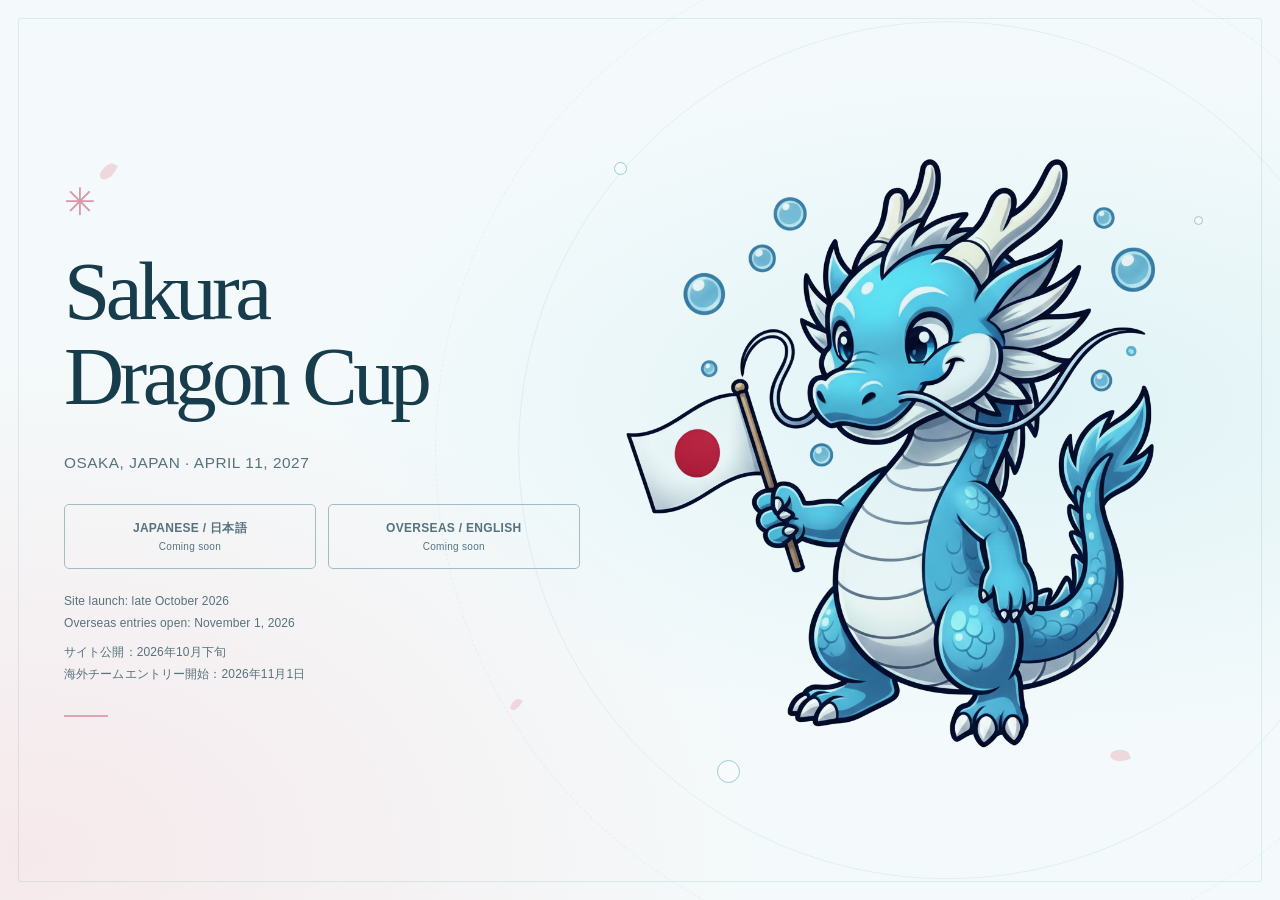
==== index.html @ 0f938326 "公開前のComing soon表示とエントリー開始予定を反映" ====
<!DOCTYPE html>
<html lang="en">
  <head>
    <meta charset="UTF-8">
    <meta name="viewport" content="width=device-width, initial-scale=1.0">
    <meta name="theme-color" content="#f4fafb">
    <meta name="description" content="Sakura Dragon Cup 2027 — Osaka, Japan. Choose your site.">
    <title>Sakura Dragon Cup 2027 | Site Home</title>
    <link rel="canonical" href="https://sakuradragoncup.jp/">
    <link rel="preload" href="assets/dragon.png" as="image">
    <link rel="stylesheet" href="style.css">
  </head>
  <body>
    <main class="teaser">
      <div class="scenery" aria-hidden="true">
        <span class="orbit orbit-one"></span>
        <span class="orbit orbit-two"></span>
        <span class="bubble bubble-one"></span>
        <span class="bubble bubble-two"></span>
        <span class="bubble bubble-three"></span>
        <span class="petal petal-one"></span>
        <span class="petal petal-two"></span>
        <span class="petal petal-three"></span>
      </div>
      <div class="composition">
        <div class="copy">
          <span class="blossom" aria-hidden="true">✳</span>
          <h1>Sakura<br>Dragon Cup</h1>
          <p>OSAKA, JAPAN · APRIL 11, 2027</p>
          <div class="site-choices" aria-label="Sites coming soon">
            <button class="site-choice pending" type="button" disabled><span>JAPANESE / <span lang="ja">日本語</span></span><small>Coming soon</small></button>
            <button class="site-choice pending" type="button" disabled><span>OVERSEAS / ENGLISH</span><small>Coming soon</small></button>
          </div>
          <div class="launch-schedule">
            <p>Site launch: late October 2026<br>Overseas entries open: November 1, 2026</p>
            <p lang="ja">サイト公開：2026年10月下旬<br>海外チームエントリー開始：2026年11月1日</p>
          </div>
          <span class="accent" aria-hidden="true"></span>
        </div>
        <div class="dragon-entrance">
          <img class="dragon" src="assets/dragon.png" width="1024" height="1024" alt="A friendly light-blue dragon holding a Japanese flag" fetchpriority="high">
        </div>
      </div>
    </main>
  </body>
</html>
---- style.css ----
:root {
  color-scheme: light;
  font-family: "Segoe UI", "Helvetica Neue", Arial, sans-serif;
  color: #173c4b;
  background: #f4fafb;
  -webkit-font-smoothing: antialiased;
}

* { box-sizing: border-box; }
body { margin: 0; }

.site-choices { display: flex; gap: 12px; margin-top: 28px; flex-wrap: wrap; }
.site-choice { display: flex; align-items: center; justify-content: center; gap: 10px; min-height: 58px; padding: 14px 18px; border: 1px solid #173c4b; border-radius: 5px; background: #173c4b; color: white; font: 600 12px/1.5 "Segoe UI", sans-serif; text-decoration: none; letter-spacing: .025em; }
.site-choice:hover { background: #285666; }
.site-choice:focus-visible { outline: 3px solid #b34d70; outline-offset: 4px; }
.site-choice.pending { flex: 1; flex-direction: column; gap: 2px; background: transparent; border-color: #a5bbc2; color: #56727c; opacity: 1; cursor: default; }
.site-choice small { font-size: 10px; font-weight: 400; }
.launch-schedule { margin-top: 22px; }
.launch-schedule p { margin: 8px 0 0; font-size: 12px; line-height: 1.8; letter-spacing: .01em; }
@media (max-width: 700px) { .site-choices { flex-direction: column; max-width: 360px; margin-inline: auto; } }

.teaser {
  position: relative;
  isolation: isolate;
  display: grid;
  place-items: center;
  min-height: 100vh;
  min-height: 100svh;
  overflow: hidden;
  padding: clamp(28px, 5vw, 80px);
  background:
    radial-gradient(ellipse at 80% 45%, #dff3f6 0, transparent 48%),
    radial-gradient(ellipse at 2% 95%, #f6e9eb 0, transparent 42%),
    #f4fafb;
}

.teaser::after {
  content: "";
  position: absolute;
  inset: 18px;
  border: 1px solid rgb(84 148 162 / 16%);
  border-radius: 3px;
  pointer-events: none;
  z-index: -1;
}

.composition {
  width: min(100%, 1280px);
  display: grid;
  grid-template-columns: 0.95fr 1.15fr;
  align-items: center;
  gap: 12px;
}

.copy { position: relative; z-index: 1; animation: copy-in 1.2s .15s both; }
.blossom { display: block; color: #d999aa; font-size: 38px; margin-bottom: 28px; line-height: 1; }
h1 {
  margin: 0;
  font-family: Georgia, "Times New Roman", serif;
  font-size: clamp(54px, 6.5vw, 94px);
  font-weight: 400;
  letter-spacing: -.055em;
  line-height: 1.03;
}
p { margin: 30px 0 0; font-size: clamp(13px, 1.2vw, 16px); line-height: 1.7; letter-spacing: .035em; color: #56727c; }
.accent { display: block; width: 44px; height: 2px; margin-top: 30px; background: #dca6b4; }

.dragon-entrance {
  mix-blend-mode: multiply;
  animation: dragon-in 1.6s cubic-bezier(.16, 1, .3, 1) both;
}
.dragon {
  display: block;
  width: 100%;
  max-height: 80svh;
  object-fit: contain;
  height: auto;
  animation: float 7s 1.6s ease-in-out infinite;
  transform-origin: 50% 70%;
}

.scenery { position: absolute; inset: 0; z-index: -1; pointer-events: none; }
.orbit { position: absolute; top: 50%; left: 74%; width: min(67vw, 890px); aspect-ratio: 1; border: 1px solid rgb(93 161 176 / 13%); border-radius: 50%; transform: translate(-50%, -50%); }
.orbit-two { width: min(80vw, 1070px); border-style: dashed; border-color: rgb(93 161 176 / 10%); }
.bubble { position: absolute; width: 13px; aspect-ratio: 1; border: 1px solid #9bcbd6; border-radius: 50%; background: rgb(255 255 255 / 35%); animation: drift 9s ease-in-out infinite; }
.bubble-one { top: 18%; left: 48%; }
.bubble-two { bottom: 13%; left: 56%; width: 23px; animation-delay: -3s; }
.bubble-three { top: 24%; right: 6%; width: 9px; animation-delay: -6s; }
.petal { position: absolute; width: 12px; height: 19px; background: #eac1cb; opacity: .6; border-radius: 80% 0 80% 40%; transform: rotate(30deg); animation: drift 11s ease-in-out infinite; }
.petal-one { left: 8%; top: 18%; }
.petal-two { right: 12%; bottom: 15%; transform: rotate(75deg); animation-delay: -4s; }
.petal-three { left: 40%; bottom: 21%; width: 8px; height: 13px; animation-delay: -7s; }

@keyframes dragon-in {
  from { opacity: 0; transform: translateY(38px) scale(.94) rotate(-3deg); }
  to { opacity: 1; transform: translateY(0) scale(1) rotate(0); }
}
@keyframes copy-in { from { opacity: 0; transform: translateY(16px); } to { opacity: 1; transform: translateY(0); } }
@keyframes float { 0%, 100% { transform: translateY(0) rotate(-.6deg); } 50% { transform: translateY(-12px) rotate(.6deg); } }
@keyframes drift { 0%, 100% { translate: 0 0; } 50% { translate: 4px -14px; } }

@media (max-width: 700px) {
  .teaser { padding: 38px 26px 28px; }
  .teaser::after { inset: 12px; }
  .composition { grid-template-columns: 1fr; gap: 14px; text-align: center; }
  .blossom { font-size: 26px; margin-bottom: 16px; }
  h1 { font-size: clamp(45px, 11.5vw, 76px); line-height: .99; }
  p { font-size: 12px; margin-top: 20px; letter-spacing: .015em; }
  .accent { margin: 18px auto 0; width: 30px; }
  .dragon-entrance { width: min(100%, 430px); margin-inline: auto; }
  .dragon { max-height: 51svh; }
  .orbit { top: 66%; left: 50%; width: 100vw; }
  .orbit-two { width: 125vw; }
  .bubble-one { left: 10%; top: 48%; }
  .bubble-two { left: 15%; bottom: 9%; }
  .petal-one { top: 12%; left: 12%; }
  .petal-three { left: 85%; bottom: 40%; }
}

@media (max-height: 560px) and (min-width: 701px) {
  .teaser { padding: 28px 50px; }
  h1 { font-size: 56px; }
  .blossom { font-size: 26px; margin-bottom: 16px; }
  p { margin-top: 18px; }
  .accent { margin-top: 18px; }
}

@media (prefers-reduced-motion: reduce) {
  *, *::before, *::after { animation: none !important; }
}
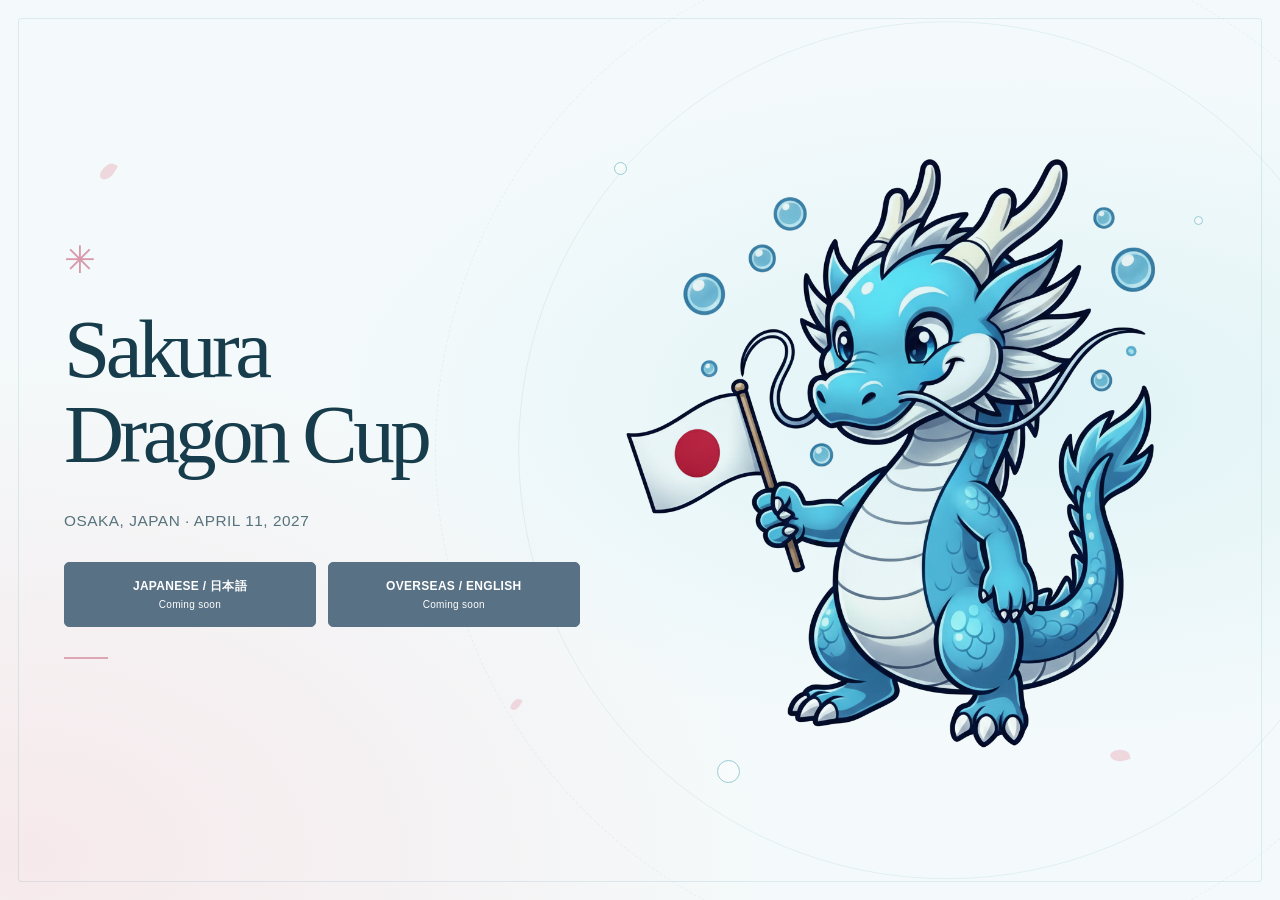
==== commit 7880ea43: "Coming soonボタンの配色を調整し公開日程表示を削除" ====
--- a/index.html
+++ b/index.html
@@ -31,10 +31,6 @@
             <button class="site-choice pending" type="button" disabled><span>JAPANESE / <span lang="ja">日本語</span></span><small>Coming soon</small></button>
             <button class="site-choice pending" type="button" disabled><span>OVERSEAS / ENGLISH</span><small>Coming soon</small></button>
           </div>
-          <div class="launch-schedule">
-            <p>Site launch: late October 2026<br>Overseas entries open: November 1, 2026</p>
-            <p lang="ja">サイト公開：2026年10月下旬<br>海外チームエントリー開始：2026年11月1日</p>
-          </div>
           <span class="accent" aria-hidden="true"></span>
         </div>
         <div class="dragon-entrance">
--- a/style.css
+++ b/style.css
@@ -13,10 +13,8 @@
 .site-choice { display: flex; align-items: center; justify-content: center; gap: 10px; min-height: 58px; padding: 14px 18px; border: 1px solid #173c4b; border-radius: 5px; background: #173c4b; color: white; font: 600 12px/1.5 "Segoe UI", sans-serif; text-decoration: none; letter-spacing: .025em; }
 .site-choice:hover { background: #285666; }
 .site-choice:focus-visible { outline: 3px solid #b34d70; outline-offset: 4px; }
-.site-choice.pending { flex: 1; flex-direction: column; gap: 2px; background: transparent; border-color: #a5bbc2; color: #56727c; opacity: 1; cursor: default; }
+.site-choice.pending { flex: 1; flex-direction: column; gap: 2px; background: #587184; border-color: #587184; color: #ffffff; opacity: 1; cursor: default; }
 .site-choice small { font-size: 10px; font-weight: 400; }
-.launch-schedule { margin-top: 22px; }
-.launch-schedule p { margin: 8px 0 0; font-size: 12px; line-height: 1.8; letter-spacing: .01em; }
 @media (max-width: 700px) { .site-choices { flex-direction: column; max-width: 360px; margin-inline: auto; } }
 
 .teaser {
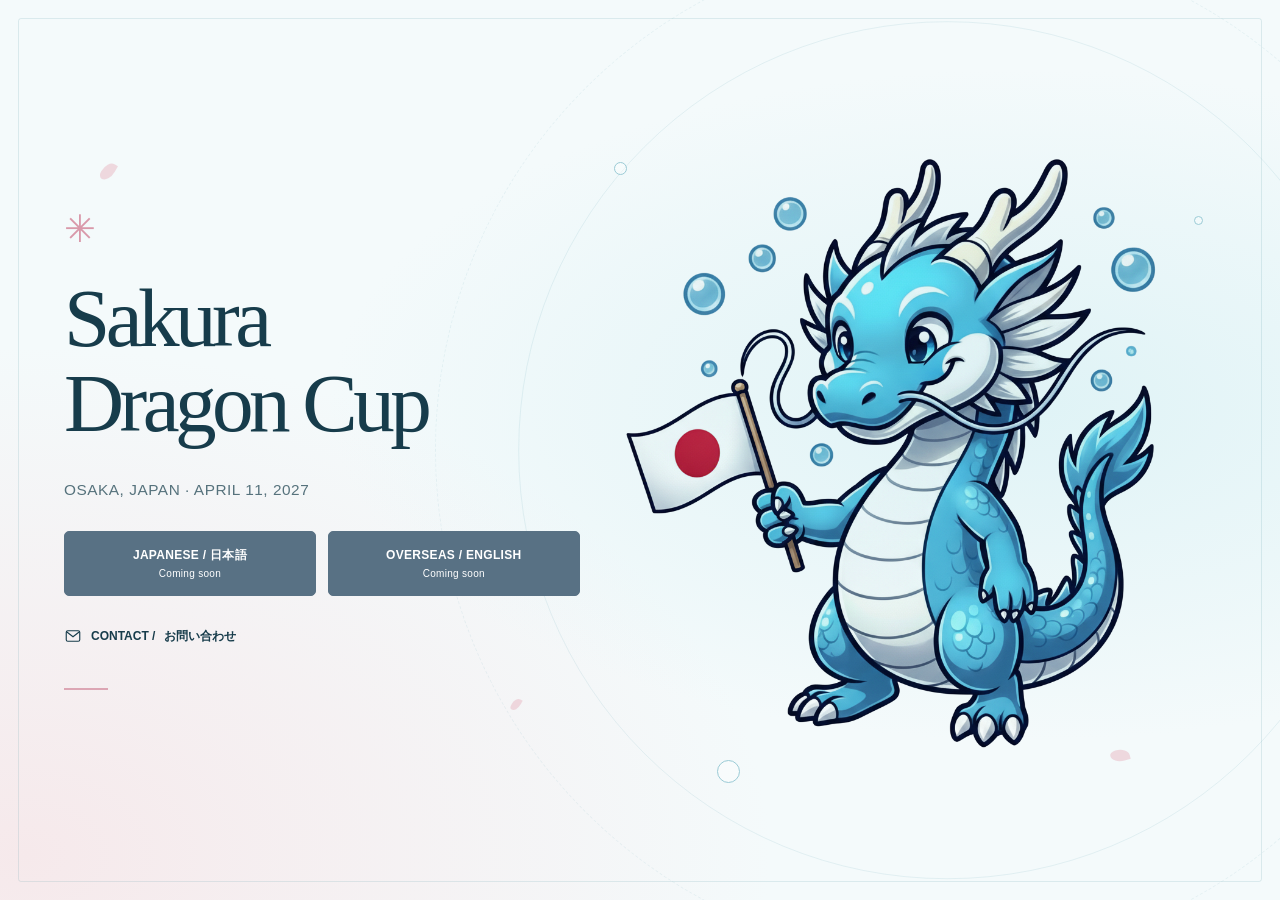
==== commit 7ca12ecf: "日英共通問い合わせフォームを有効化しエントリー停止を維持" ====
--- a/index.html
+++ b/index.html
@@ -31,6 +31,7 @@
             <button class="site-choice pending" type="button" disabled><span>JAPANESE / <span lang="ja">日本語</span></span><small>Coming soon</small></button>
             <button class="site-choice pending" type="button" disabled><span>OVERSEAS / ENGLISH</span><small>Coming soon</small></button>
           </div>
+          <a class="contact-link" href="contact/"><svg aria-hidden="true" width="18" height="18" viewBox="0 0 24 24" fill="none" stroke="currentColor" stroke-width="1.5"><rect x="3" y="5" width="18" height="14" rx="2"/><path d="m3 6 9 7 9-7"/></svg>CONTACT / <span lang="ja">お問い合わせ</span></a>
           <span class="accent" aria-hidden="true"></span>
         </div>
         <div class="dragon-entrance">
--- a/style.css
+++ b/style.css
@@ -126,3 +126,5 @@
 @media (prefers-reduced-motion: reduce) {
   *, *::before, *::after { animation: none !important; }
 }
+
+.contact-link{display:inline-flex;align-items:center;gap:9px;min-height:44px;margin-top:18px;color:#173c4b;font-size:12px;font-weight:600;text-decoration:none}.contact-link:hover{text-decoration:underline}.contact-link:focus-visible{outline:3px solid #b34d70;outline-offset:4px}
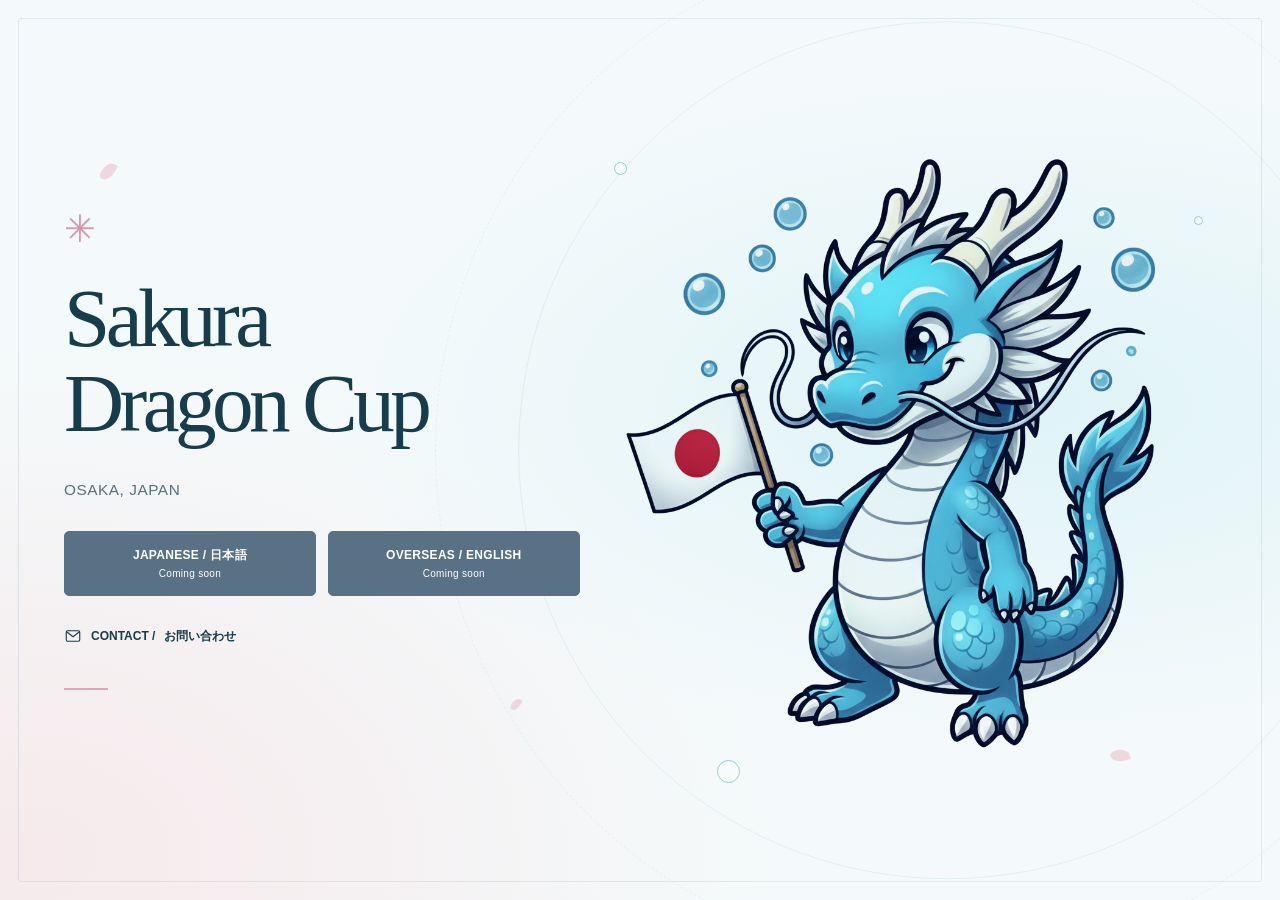
==== commit bbcb28e1: "トップページの開催日表記を削除" ====
--- a/index.html
+++ b/index.html
@@ -26,7 +26,7 @@
         <div class="copy">
           <span class="blossom" aria-hidden="true">✳</span>
           <h1>Sakura<br>Dragon Cup</h1>
-          <p>OSAKA, JAPAN · APRIL 11, 2027</p>
+          <p>OSAKA, JAPAN</p>
           <div class="site-choices" aria-label="Sites coming soon">
             <button class="site-choice pending" type="button" disabled><span>JAPANESE / <span lang="ja">日本語</span></span><small>Coming soon</small></button>
             <button class="site-choice pending" type="button" disabled><span>OVERSEAS / ENGLISH</span><small>Coming soon</small></button>
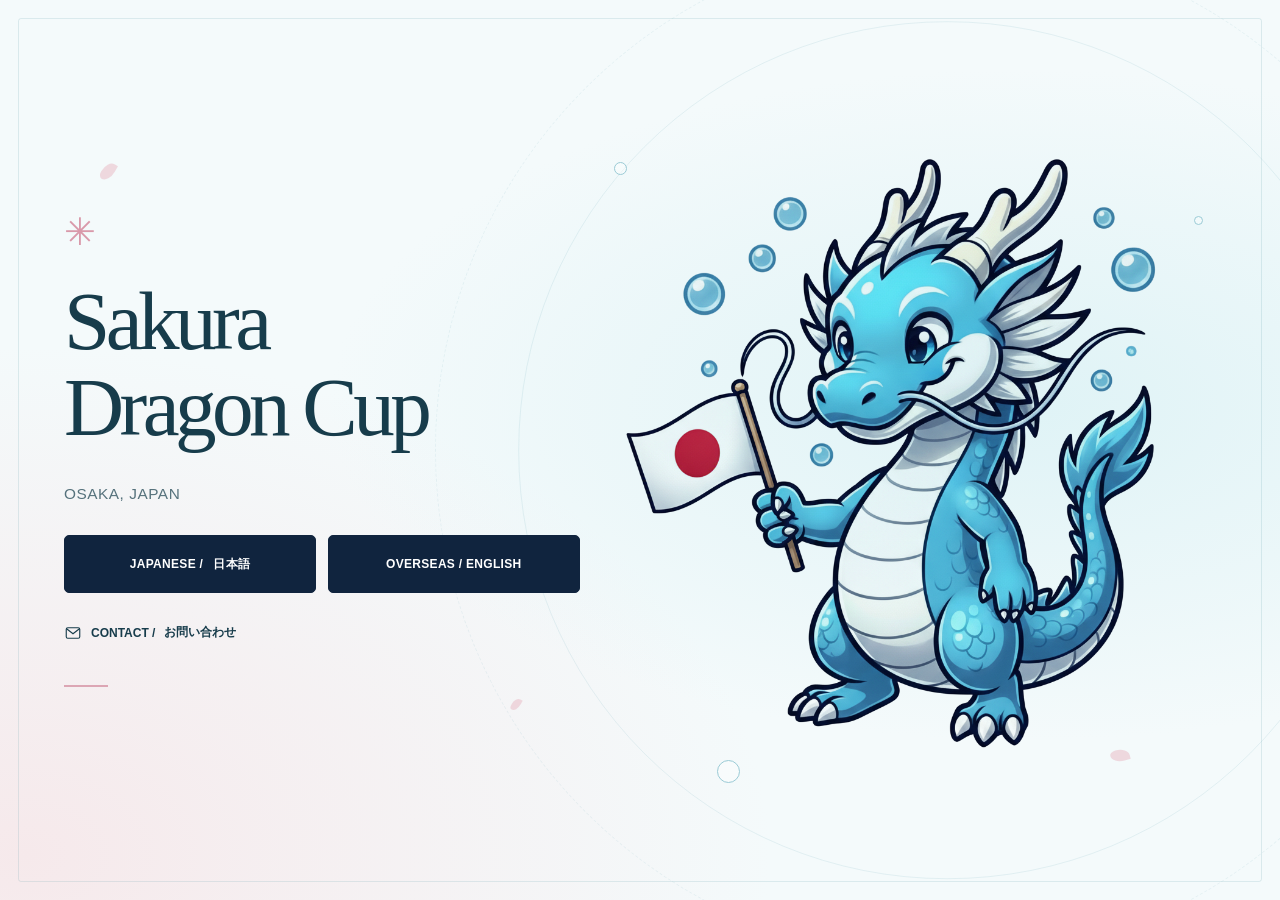
==== commit 8c5992c6: "本公開準備：ホテル料金TBA・Bulletin01公開・受付開始案内を更新" ====
--- a/index.html
+++ b/index.html
@@ -7,6 +7,21 @@
     <meta name="description" content="Sakura Dragon Cup 2027 — Osaka, Japan. Choose your site.">
     <title>Sakura Dragon Cup 2027 | Site Home</title>
     <link rel="canonical" href="https://sakuradragoncup.jp/">
+    <meta property="og:type" content="website">
+    <meta property="og:site_name" content="Sakura Dragon Cup">
+    <meta property="og:title" content="Sakura Dragon Cup">
+    <meta property="og:description" content="Sakura Dragon Cup — Osaka, Japan.">
+    <meta property="og:url" content="https://sakuradragoncup.jp/">
+    <meta property="og:image" content="https://sakuradragoncup.jp/assets/ogp.jpg">
+    <meta property="og:image:type" content="image/jpeg">
+    <meta property="og:image:width" content="1200">
+    <meta property="og:image:height" content="630">
+    <meta property="og:image:alt" content="Sakura Dragon Cup — Osaka, Japan, with the light-blue dragon mascot.">
+    <meta name="twitter:card" content="summary_large_image">
+    <meta name="twitter:title" content="Sakura Dragon Cup">
+    <meta name="twitter:description" content="Sakura Dragon Cup — Osaka, Japan.">
+    <meta name="twitter:image" content="https://sakuradragoncup.jp/assets/ogp.jpg">
+    <meta name="twitter:image:alt" content="Sakura Dragon Cup — Osaka, Japan, with the light-blue dragon mascot.">
     <link rel="preload" href="assets/dragon.png" as="image">
     <link rel="stylesheet" href="style.css">
   </head>
@@ -27,9 +42,9 @@
           <span class="blossom" aria-hidden="true">✳</span>
           <h1>Sakura<br>Dragon Cup</h1>
           <p>OSAKA, JAPAN</p>
-          <div class="site-choices" aria-label="Sites coming soon">
-            <button class="site-choice pending" type="button" disabled><span>JAPANESE / <span lang="ja">日本語</span></span><small>Coming soon</small></button>
-            <button class="site-choice pending" type="button" disabled><span>OVERSEAS / ENGLISH</span><small>Coming soon</small></button>
+          <div class="site-choices" aria-label="Choose your site">
+            <a class="site-choice" href="/ja/">JAPANESE / <span lang="ja">日本語</span></a>
+            <a class="site-choice" href="/en/">OVERSEAS / ENGLISH</a>
           </div>
           <a class="contact-link" href="contact/"><svg aria-hidden="true" width="18" height="18" viewBox="0 0 24 24" fill="none" stroke="currentColor" stroke-width="1.5"><rect x="3" y="5" width="18" height="14" rx="2"/><path d="m3 6 9 7 9-7"/></svg>CONTACT / <span lang="ja">お問い合わせ</span></a>
           <span class="accent" aria-hidden="true"></span>
--- a/style.css
+++ b/style.css
@@ -10,11 +10,9 @@
 body { margin: 0; }
 
 .site-choices { display: flex; gap: 12px; margin-top: 28px; flex-wrap: wrap; }
-.site-choice { display: flex; align-items: center; justify-content: center; gap: 10px; min-height: 58px; padding: 14px 18px; border: 1px solid #173c4b; border-radius: 5px; background: #173c4b; color: white; font: 600 12px/1.5 "Segoe UI", sans-serif; text-decoration: none; letter-spacing: .025em; }
-.site-choice:hover { background: #285666; }
+.site-choice { flex: 1; display: flex; align-items: center; justify-content: center; gap: 10px; min-height: 58px; padding: 14px 18px; border: 1px solid #10243e; border-radius: 5px; background: #10243e; color: white; font: 600 12px/1.5 "Segoe UI", sans-serif; text-decoration: none; letter-spacing: .025em; }
+.site-choice:hover { background: #243d5b; }
 .site-choice:focus-visible { outline: 3px solid #b34d70; outline-offset: 4px; }
-.site-choice.pending { flex: 1; flex-direction: column; gap: 2px; background: #587184; border-color: #587184; color: #ffffff; opacity: 1; cursor: default; }
-.site-choice small { font-size: 10px; font-weight: 400; }
 @media (max-width: 700px) { .site-choices { flex-direction: column; max-width: 360px; margin-inline: auto; } }
 
 .teaser {
